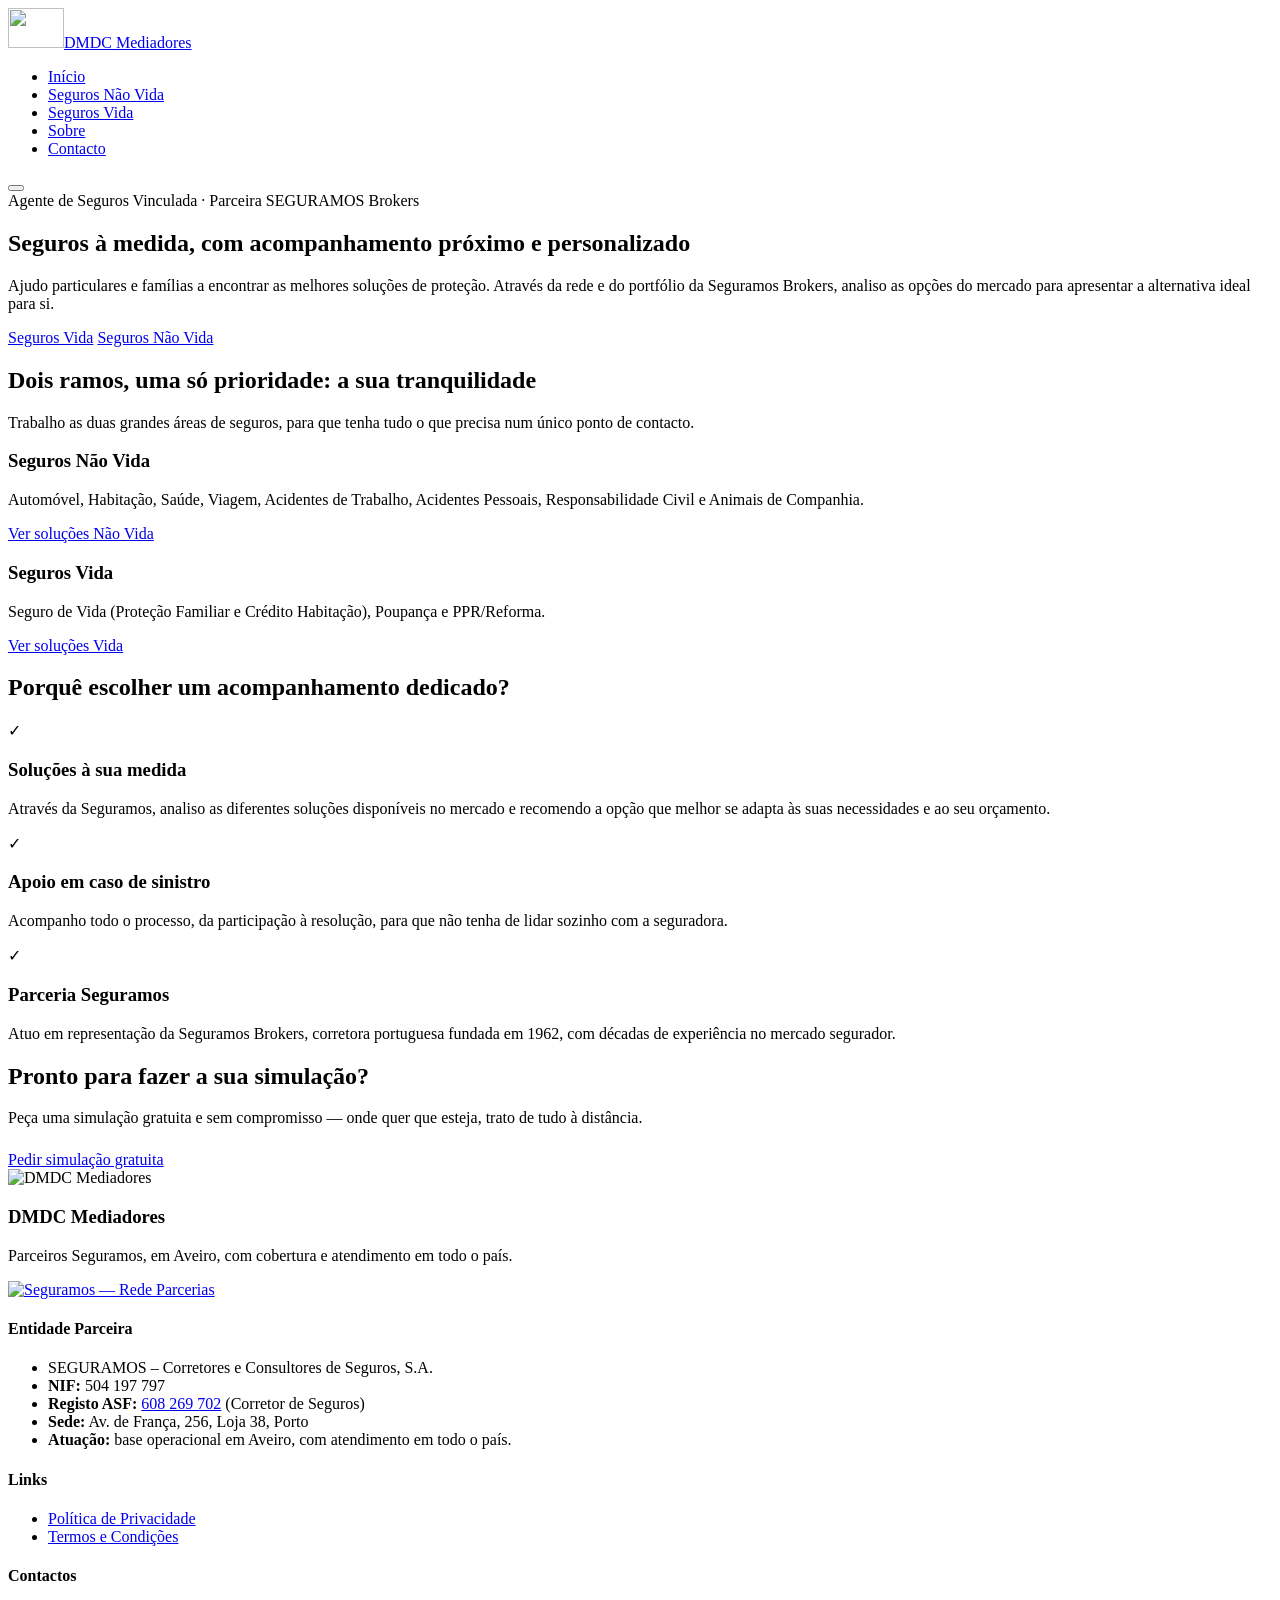
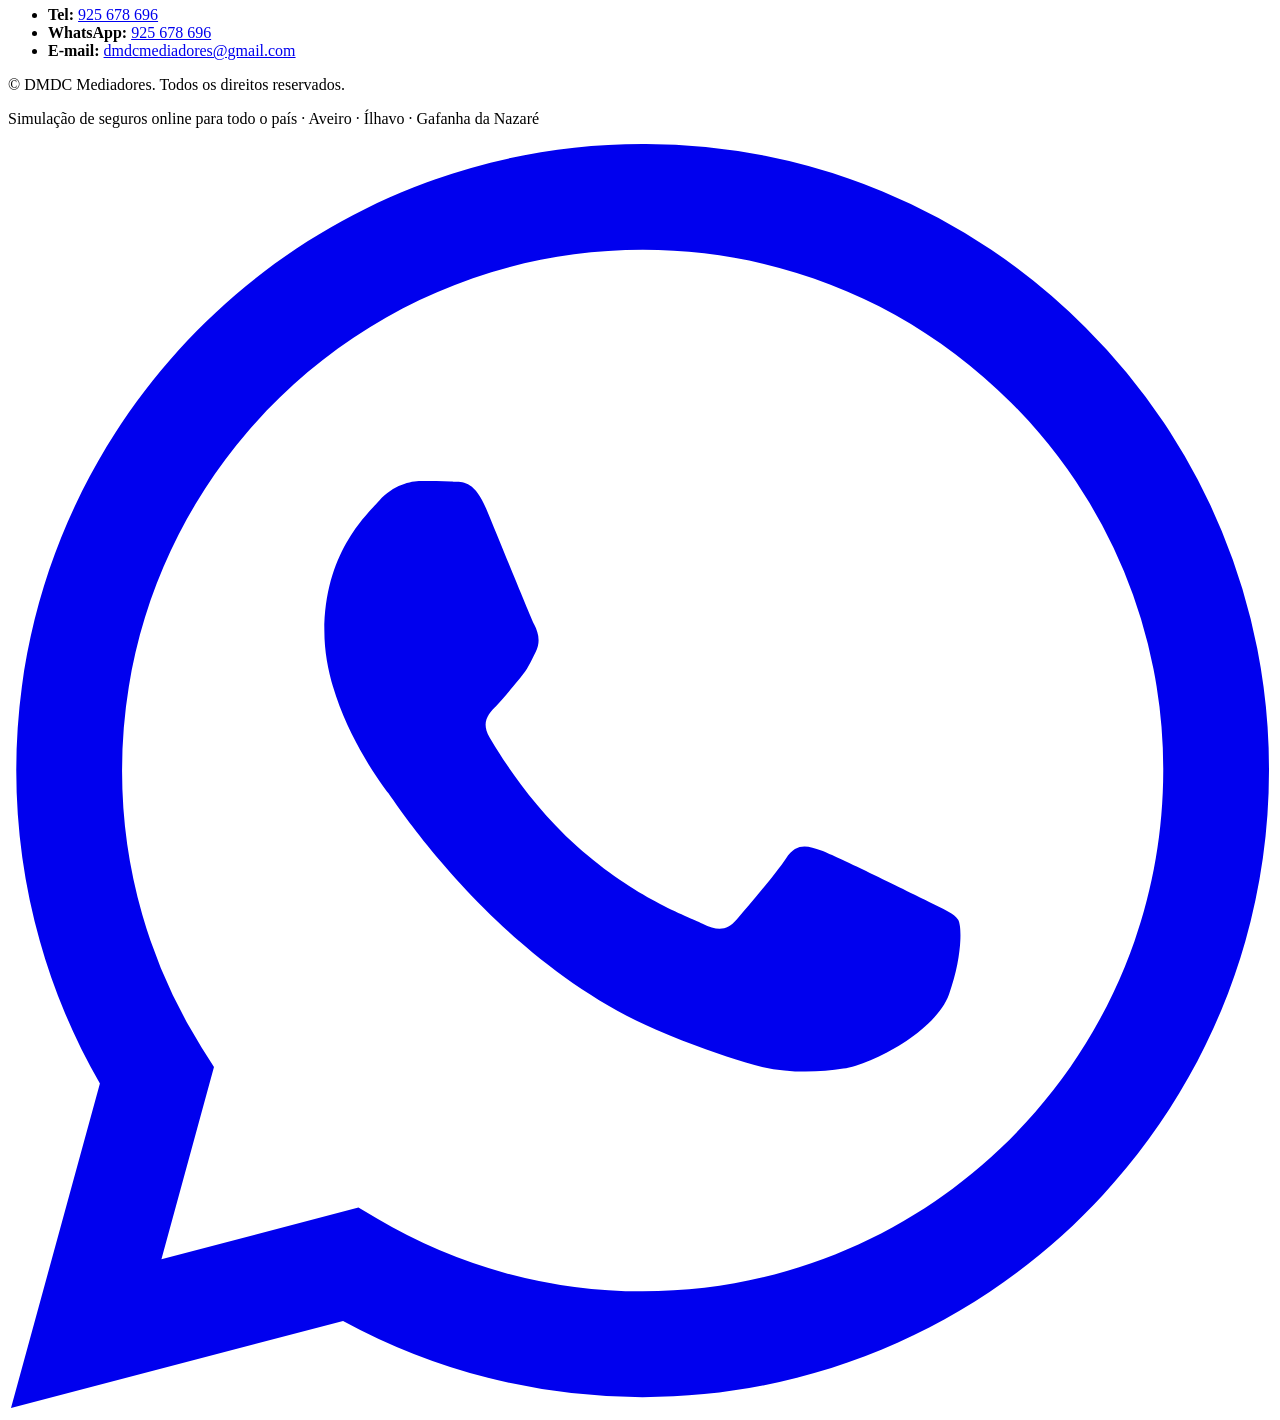
==== index.html @ a178ac2d "Remover seguradoras da página inicial e rever rodapé - Comentar a secção de logótipos de seguradoras" ====
<!DOCTYPE html>
<html lang="pt-PT">
<head>
  <meta charset="UTF-8">
  <meta name="viewport" content="width=device-width, initial-scale=1.0">
  <title>Simulação de Seguros Online — DMDC Mediadores | Aveiro</title>
  <meta name="description" content="Peça a sua simulação de seguro automóvel, casa, saúde, vida ou crédito habitação. Agente em representação da Seguramos Brokers, com atendimento em todo o país a partir de Aveiro e Ílhavo.">
  <link rel="canonical" href="https://dmdcmediadores.pt/">
  <meta property="og:type" content="website">
  <meta property="og:locale" content="pt_PT">
  <meta property="og:site_name" content="DMDC Mediadores">
  <meta property="og:title" content="Simulação de Seguros Online — DMDC Mediadores | Aveiro">
  <meta property="og:description" content="Peça a sua simulação de seguro automóvel, casa, saúde, vida ou crédito habitação. Agente em representação da Seguramos Brokers, com atendimento em todo o país a partir de Aveiro e Ílhavo.">
  <meta property="og:image" content="https://dmdcmediadores.pt/assets/img/og-image.png">
  <meta property="og:image:width" content="1200">
  <meta property="og:image:height" content="630">
  <meta property="og:url" content="https://dmdcmediadores.pt/">
  <link rel="icon" href="favicon.ico" sizes="any">
  <link rel="icon" href="assets/img/favicon-32.png" type="image/png" sizes="32x32">
  <link rel="apple-touch-icon" href="assets/img/apple-touch-icon.png">
  <link rel="manifest" href="site.webmanifest">
  <meta name="theme-color" content="#083d52">
  <link rel="preconnect" href="https://fonts.googleapis.com">
  <link rel="preconnect" href="https://fonts.gstatic.com" crossorigin>
  <link rel="stylesheet" href="https://fonts.googleapis.com/css2?family=Inter:wght@400;500;600;700;800&display=swap" media="print" onload="this.media='all'">
  <noscript><link rel="stylesheet" href="https://fonts.googleapis.com/css2?family=Inter:wght@400;500;600;700;800&display=swap"></noscript>
  <link rel="stylesheet" href="assets/css/style.css">
  <script type="application/ld+json">
{
  "@context": "https://schema.org",
  "@type": "InsuranceAgency",
  "name": "DMDC Mediadores",
  "alternateName": "Daniela Marques — Agente de Seguros",
  "description": "Peça a sua simulação de seguro automóvel, casa, saúde, vida ou crédito habitação. Agente em representação da Seguramos Brokers, com atendimento em todo o país a partir de Aveiro e Ílhavo.",
  "url": "https://dmdcmediadores.pt/",
  "logo": "https://dmdcmediadores.pt/assets/img/logo-dmdc.png",
  "image": "https://dmdcmediadores.pt/assets/img/og-image.png",
  "telephone": "+351925678696",
  "email": "dmdcmediadores@gmail.com",
  "address": {
    "@type": "PostalAddress",
    "addressLocality": "Aveiro",
    "addressRegion": "Aveiro",
    "addressCountry": "PT"
  },
  "areaServed": [
    {
      "@type": "Country",
      "name": "Portugal"
    },
    {
      "@type": "City",
      "name": "Aveiro"
    },
    {
      "@type": "City",
      "name": "Ílhavo"
    },
    {
      "@type": "Place",
      "name": "Gafanha da Nazaré"
    }
  ],
  "parentOrganization": {
    "@type": "Organization",
    "name": "SEGURAMOS – Corretores e Consultores de Seguros, S.A.",
    "url": "https://www.seguramos.pt",
    "taxID": "504197797"
  },
  "knowsAbout": [
    "Seguro Automóvel",
    "Seguro Habitação",
    "Seguro de Saúde",
    "Seguro de Viagem",
    "Seguro de Acidentes de Trabalho",
    "Seguro de Acidentes Pessoais",
    "Seguro de Responsabilidade Civil",
    "Seguro para Animais de Companhia",
    "Seguro de Vida",
    "Seguro de Vida Crédito Habitação",
    "PPR"
  ]
}
  </script>
</head>
<body>

  <header class="site-header">
    <div class="container header-inner">
      <a href="index.html" class="logo"><img src="assets/img/logo-dd.png" alt="" class="logo-mark" width="56" height="40"><span class="logo-text">DMDC <span>Mediadores</span></span></a>
      <nav class="main-nav" id="main-nav">
        <ul>
          <li><a href="index.html">Início</a></li>
          <li><a href="seguros-nao-vida.html">Seguros Não Vida</a></li>
          <li><a href="seguros-vida.html">Seguros Vida</a></li>
          <li><a href="sobre.html">Sobre</a></li>
          <li><a href="contacto.html" class="btn btn-primary">Contacto</a></li>
        </ul>
      </nav>
      <button class="nav-toggle" id="nav-toggle" aria-label="Abrir menu" aria-expanded="false">
        <span></span><span></span><span></span>
      </button>
    </div>
  </header>

  <main>

  <section class="hero">
    <div class="container">
      <span class="hero-eyebrow">Agente de Seguros Vinculada · Parceira SEGURAMOS Brokers</span>
      <h1>Seguros à medida, com acompanhamento próximo e personalizado</h1>
      <p class="lead">Ajudo particulares e famílias a encontrar as melhores soluções de proteção. Através da rede e do portfólio da Seguramos Brokers, analiso as opções do mercado para apresentar a alternativa ideal para si.</p>
      <div class="btn-row">
        <a href="seguros-vida.html" class="btn btn-accent">Seguros Vida</a>
        <a href="seguros-nao-vida.html" class="btn btn-outline">Seguros Não Vida</a>
      </div>
    </div>
  </section>

  <section class="section">
    <div class="container">
      <div class="section-header">
        <h2>Dois ramos, uma só prioridade: a sua tranquilidade</h2>
        <p>Trabalho as duas grandes áreas de seguros, para que tenha tudo o que precisa num único ponto de contacto.</p>
      </div>
      <div class="grid grid-2">
        <div class="branch-card nao-vida">
          <h3>Seguros Não Vida</h3>
          <p>Automóvel, Habitação, Saúde, Viagem, Acidentes de Trabalho, Acidentes Pessoais, Responsabilidade Civil e Animais de Companhia.</p>
          <a href="seguros-nao-vida.html" class="btn btn-outline">Ver soluções Não Vida</a>
        </div>
        <div class="branch-card vida">
          <h3>Seguros Vida</h3>
          <p>Seguro de Vida (Proteção Familiar e Crédito Habitação), Poupança e PPR/Reforma.</p>
          <a href="seguros-vida.html" class="btn btn-outline">Ver soluções Vida</a>
        </div>
      </div>
    </div>
  </section>

  <section class="section section-alt">
    <div class="container">
      <div class="section-header">
        <h2>Porquê escolher um acompanhamento dedicado?</h2>
      </div>
      <div class="grid grid-3">
        <div class="card">
          <div class="card-icon">✓</div>
          <h3>Soluções à sua medida</h3>
          <p>Através da Seguramos, analiso as diferentes soluções disponíveis no mercado e recomendo a opção que melhor se adapta às suas necessidades e ao seu orçamento.</p>
        </div>
        <div class="card">
          <div class="card-icon">✓</div>
          <h3>Apoio em caso de sinistro</h3>
          <p>Acompanho todo o processo, da participação à resolução, para que não tenha de lidar sozinho com a seguradora.</p>
        </div>
        <div class="card">
          <div class="card-icon">✓</div>
          <h3>Parceria Seguramos</h3>
          <p>Atuo em representação da Seguramos Brokers, corretora portuguesa fundada em 1962, com décadas de experiência no mercado segurador.</p>
        </div>
      </div>
    </div>
  </section>

  <!-- Secção de seguradoras desativada a pedido da Seguramos (sem logótipos nem nomes de seguradoras).
  <section class="section">
    <div class="container">
      <div class="section-header">
        <h2>Mais de 40 seguradoras parceiras</h2>
        <p>Através da Seguramos Brokers, tenho acesso às principais seguradoras do mercado — para comparar e encontrar a solução certa para si.</p>
      </div>
      <ul class="insurer-grid">
        <li><img src="assets/img/seguradoras/fidelidade.png" alt="Fidelidade" loading="lazy" width="229" height="46"></li>
        <li><img src="assets/img/seguradoras/tranquilidade.png" alt="Generali Tranquilidade" loading="lazy" width="203" height="168"></li>
        <li><img src="assets/img/seguradoras/allianz.png" alt="Allianz" loading="lazy" width="164" height="42"></li>
        <li><img src="assets/img/seguradoras/ageas.png" alt="Ageas" loading="lazy" width="105" height="107"></li>
        <li><img src="assets/img/seguradoras/zurich.png" alt="Zurich" loading="lazy" width="222" height="72"></li>
        <li><img src="assets/img/seguradoras/lusitania.png" alt="Lusitania" loading="lazy" width="200" height="29"></li>
        <li><img src="assets/img/seguradoras/mapfre.png" alt="Mapfre" loading="lazy" width="150" height="41"></li>
        <li><img src="assets/img/seguradoras/medis.png" alt="Médis" loading="lazy" width="116" height="113"></li>
        <li><img src="assets/img/seguradoras/ocidental.png" alt="Ocidental" loading="lazy" width="193" height="44"></li>
        <li><img src="assets/img/seguradoras/caravela.jpg" alt="Caravela Seguros" loading="lazy" width="130" height="75"></li>
        <li><img src="assets/img/seguradoras/europ-assistance.png" alt="Europ Assistance" loading="lazy" width="125" height="106"></li>
        <li><img src="assets/img/seguradoras/una.jpg" alt="Una Seguros" loading="lazy" width="170" height="75"></li>
      </ul>
      <p class="insurer-more">E muitas outras, num total de mais de 40 seguradoras.</p>
    </div>
  </section>
  -->

  <section class="section">
    <div class="container">
      <div class="section-header" style="margin-bottom: 24px;">
        <h2>Pronto para fazer a sua simulação?</h2>
        <p>Peça uma simulação gratuita e sem compromisso — onde quer que esteja, trato de tudo à distância.</p>
      </div>
      <a href="contacto.html" class="btn btn-primary">Pedir simulação gratuita</a>
    </div>
  </section>

  </main>

  <footer class="site-footer">
    <div class="container footer-inner">
      <div class="footer-col">
        <img src="assets/img/logo-dd-white.png" alt="DMDC Mediadores" class="footer-logo" width="64" height="46">
        <h3>DMDC Mediadores</h3>
        <p>Parceiros Seguramos, em Aveiro, com cobertura e atendimento em todo o país.</p>
        <a href="https://www.seguramos.pt" target="_blank" rel="noopener" class="footer-partner-logo-wrap">
          <img src="assets/img/seguramos-logo.png" alt="Seguramos — Rede Parcerias" class="footer-partner-logo" width="660" height="168">
        </a>
      </div>
      <div class="footer-col">
        <h4>Entidade Parceira</h4>
        <ul>
          <li>SEGURAMOS – Corretores e Consultores de Seguros, S.A.</li>
          <li><strong>NIF:</strong> 504 197 797</li>
          <li><strong>Registo ASF:</strong> <a href="https://www.asf.com.pt/web/site-asf/mediador?MediadorId=195218" target="_blank" rel="noopener">608 269 702</a> (Corretor de Seguros)</li>
          <li><strong>Sede:</strong> Av. de França, 256, Loja 38, Porto</li>
          <li><strong>Atuação:</strong> base operacional em Aveiro, com atendimento em todo o país.</li>
        </ul>
      </div>
      <div class="footer-col">
        <h4>Links</h4>
        <ul>
          <li><a href="privacidade.html">Política de Privacidade</a></li>
          <li><a href="termos.html">Termos e Condições</a></li>
        </ul>
      </div>
      <div class="footer-col">
        <h4>Contactos</h4>
        <ul>
          <li><strong>Tel:</strong> <a href="tel:+351925678696">925 678 696</a></li>
          <li><strong>WhatsApp:</strong> <a href="https://wa.me/351925678696" target="_blank" rel="noopener">925 678 696</a></li>
          <li><strong>E-mail:</strong> <a href="mailto:dmdcmediadores@gmail.com">dmdcmediadores@gmail.com</a></li>
        </ul>
      </div>
    </div>
    <div class="footer-bottom container">
      <p>&copy; <span id="year"></span> DMDC Mediadores. Todos os direitos reservados.</p>
      <p class="footer-areas">Simulação de seguros online para todo o país · Aveiro · Ílhavo · Gafanha da Nazaré</p>
    </div>
  </footer>

  <a href="https://wa.me/351925678696?text=Ol%C3%A1%20Daniela%2C%20gostaria%20de%20pedir%20uma%20simula%C3%A7%C3%A3o%20de%20seguro." class="whatsapp-float" target="_blank" rel="noopener" aria-label="Falar no WhatsApp">
    <svg viewBox="0 0 24 24" aria-hidden="true"><path fill="currentColor" d="M17.472 14.382c-.297-.149-1.758-.867-2.03-.967-.273-.099-.471-.148-.67.15-.197.297-.767.966-.94 1.164-.173.199-.347.223-.644.075-.297-.15-1.255-.463-2.39-1.475-.883-.788-1.48-1.761-1.653-2.059-.173-.297-.018-.458.13-.606.134-.133.298-.347.446-.52.149-.174.198-.298.298-.497.099-.198.05-.371-.025-.52-.075-.149-.669-1.612-.916-2.207-.242-.579-.487-.5-.669-.51-.173-.008-.371-.01-.57-.01-.198 0-.52.074-.792.372-.272.297-1.04 1.016-1.04 2.479 0 1.462 1.065 2.875 1.213 3.074.149.198 2.096 3.2 5.077 4.487.709.306 1.262.489 1.694.625.712.227 1.36.195 1.871.118.571-.085 1.758-.719 2.006-1.413.248-.694.248-1.289.173-1.413-.074-.124-.272-.198-.57-.347m-5.421 7.403h-.004a9.87 9.87 0 01-5.031-1.378l-.361-.214-3.741.982.998-3.648-.235-.374a9.86 9.86 0 01-1.51-5.26c.001-5.45 4.436-9.884 9.888-9.884 2.64 0 5.122 1.03 6.988 2.898a9.825 9.825 0 012.893 6.994c-.003 5.45-4.437 9.884-9.885 9.884m8.413-18.297A11.815 11.815 0 0012.05 0C5.495 0 .16 5.335.157 11.892c0 2.096.547 4.142 1.588 5.945L.057 24l6.305-1.654a11.882 11.882 0 005.683 1.448h.005c6.554 0 11.89-5.335 11.893-11.893a11.821 11.821 0 00-3.48-8.413Z"/></svg>
  </a>

  <script src="assets/js/main.js"></script>
</body>
</html>
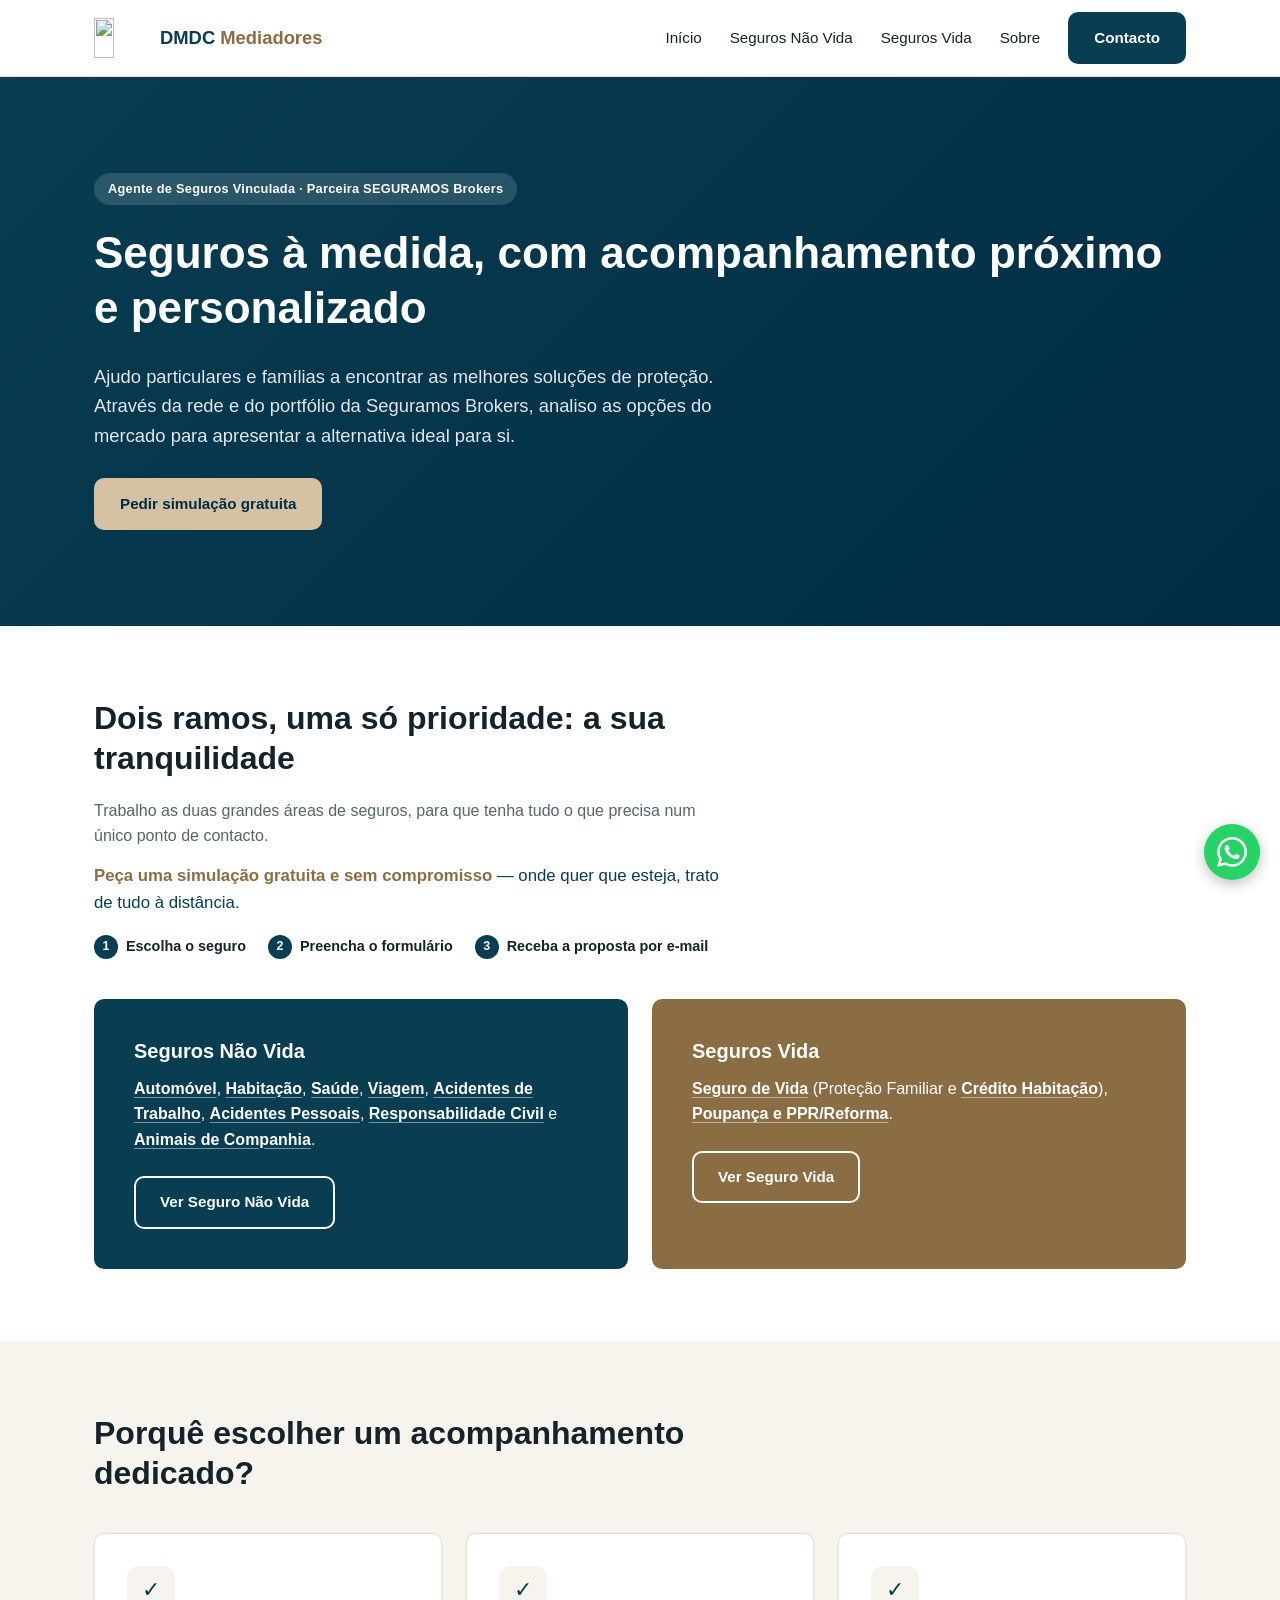
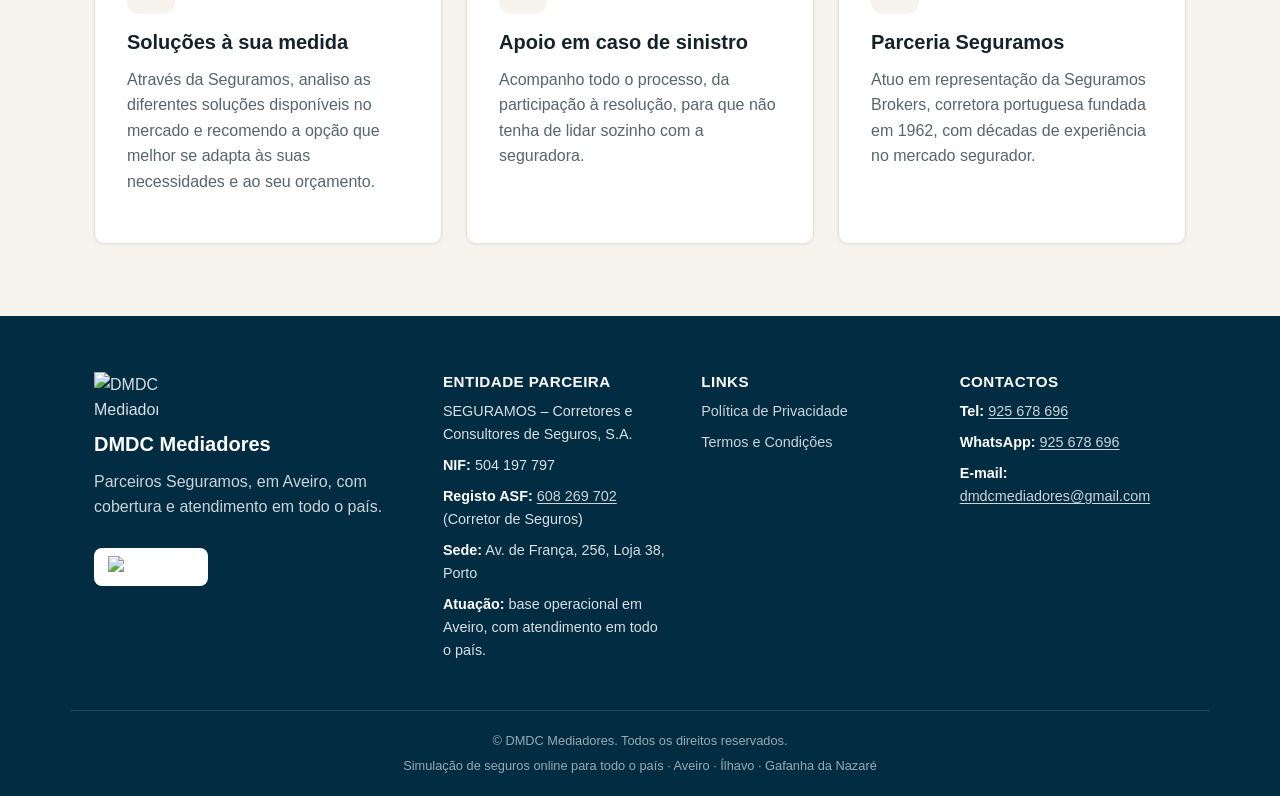
==== commit 6492070f: "Página inicial: caminho mais direto para a simulação - Botão único "Pedir simulação gratuita" no top" ====
--- a/index.html
+++ b/index.html
@@ -30,7 +30,7 @@
   "@context": "https://schema.org",
   "@type": "InsuranceAgency",
   "name": "DMDC Mediadores",
-  "alternateName": "Daniela Marques — Agente de Seguros",
+  "alternateName": "Daniela Lopes — Agente de Seguros",
   "description": "Peça a sua simulação de seguro automóvel, casa, saúde, vida ou crédito habitação. Agente em representação da Seguramos Brokers, com atendimento em todo o país a partir de Aveiro e Ílhavo.",
   "url": "https://dmdcmediadores.pt/",
   "logo": "https://dmdcmediadores.pt/assets/img/logo-dmdc.png",
@@ -111,28 +111,33 @@
       <h1>Seguros à medida, com acompanhamento próximo e personalizado</h1>
       <p class="lead">Ajudo particulares e famílias a encontrar as melhores soluções de proteção. Através da rede e do portfólio da Seguramos Brokers, analiso as opções do mercado para apresentar a alternativa ideal para si.</p>
       <div class="btn-row">
-        <a href="seguros-vida.html" class="btn btn-accent">Seguros Vida</a>
-        <a href="seguros-nao-vida.html" class="btn btn-outline">Seguros Não Vida</a>
-      </div>
-    </div>
-  </section>
-
-  <section class="section">
+        <a href="#ramos" class="btn btn-accent">Pedir simulação gratuita</a>
+      </div>
+    </div>
+  </section>
+
+  <section class="section" id="ramos">
     <div class="container">
       <div class="section-header">
         <h2>Dois ramos, uma só prioridade: a sua tranquilidade</h2>
         <p>Trabalho as duas grandes áreas de seguros, para que tenha tudo o que precisa num único ponto de contacto.</p>
+        <p class="section-destaque"><strong>Peça uma simulação gratuita e sem compromisso</strong> — onde quer que esteja, trato de tudo à distância.</p>
+        <ol class="passos">
+          <li>Escolha o seguro</li>
+          <li>Preencha o formulário</li>
+          <li>Receba a proposta por e-mail</li>
+        </ol>
       </div>
       <div class="grid grid-2">
         <div class="branch-card nao-vida">
           <h3>Seguros Não Vida</h3>
-          <p>Automóvel, Habitação, Saúde, Viagem, Acidentes de Trabalho, Acidentes Pessoais, Responsabilidade Civil e Animais de Companhia.</p>
-          <a href="seguros-nao-vida.html" class="btn btn-outline">Ver soluções Não Vida</a>
+          <p class="branch-links"><a href="seguros-nao-vida.html#simular-automovel">Automóvel</a>, <a href="seguros-nao-vida.html#simular-habitacao">Habitação</a>, <a href="seguros-nao-vida.html#simular-saude">Saúde</a>, <a href="seguros-nao-vida.html#simular-viagem">Viagem</a>, <a href="seguros-nao-vida.html#simular-acidentes-trabalho">Acidentes de Trabalho</a>, <a href="seguros-nao-vida.html#simular-acidentes-pessoais">Acidentes Pessoais</a>, <a href="seguros-nao-vida.html#simular-responsabilidade-civil">Responsabilidade Civil</a> e <a href="seguros-nao-vida.html#simular-animais">Animais de Companhia</a>.</p>
+          <a href="seguros-nao-vida.html" class="btn btn-outline">Ver Seguro Não Vida</a>
         </div>
         <div class="branch-card vida">
           <h3>Seguros Vida</h3>
-          <p>Seguro de Vida (Proteção Familiar e Crédito Habitação), Poupança e PPR/Reforma.</p>
-          <a href="seguros-vida.html" class="btn btn-outline">Ver soluções Vida</a>
+          <p class="branch-links"><a href="seguros-vida.html#simular-seguro-de-vida">Seguro de Vida</a> (Proteção Familiar e <a href="seguros-vida.html#simular-credito-habitacao">Crédito Habitação</a>), <a href="seguros-vida.html#simular-poupanca-reforma">Poupança e PPR/Reforma</a>.</p>
+          <a href="seguros-vida.html" class="btn btn-outline">Ver Seguro Vida</a>
         </div>
       </div>
     </div>
@@ -189,16 +194,6 @@
   </section>
   -->
 
-  <section class="section">
-    <div class="container">
-      <div class="section-header" style="margin-bottom: 24px;">
-        <h2>Pronto para fazer a sua simulação?</h2>
-        <p>Peça uma simulação gratuita e sem compromisso — onde quer que esteja, trato de tudo à distância.</p>
-      </div>
-      <a href="contacto.html" class="btn btn-primary">Pedir simulação gratuita</a>
-    </div>
-  </section>
-
   </main>
 
   <footer class="site-footer">
--- a/assets/css/style.css
+++ b/assets/css/style.css
@@ -0,0 +1,674 @@
+/* DMDC Mediadores — folha de estilos principal */
+
+:root {
+  --color-primary: #083d52;
+  --color-primary-dark: #012c42;
+  --color-accent: #d5c2a4;
+  --color-accent-dark: #8a6d43;
+  --color-white: #ffffff;
+  --color-bg: #ffffff;
+  --color-bg-alt: #f7f4ee;
+  --color-text: #14232b;
+  --color-text-muted: #56656c;
+  --color-border: #e6e0d6;
+  --font-family: 'Inter', 'Inter Fallback', -apple-system, BlinkMacSystemFont, 'Segoe UI', Roboto, Helvetica, Arial, sans-serif;
+  --radius: 10px;
+  --shadow-sm: 0 1px 3px rgba(6, 40, 55, 0.08);
+  --shadow-md: 0 8px 24px rgba(6, 40, 55, 0.10);
+  --container-width: 1140px;
+}
+
+/* Fonte de recurso com as métricas da Inter: o texto não muda de tamanho quando a Inter acaba de carregar. */
+@font-face {
+  font-family: 'Inter Fallback';
+  src: local('Arial');
+  ascent-override: 90.2%;
+  descent-override: 22.48%;
+  line-gap-override: 0%;
+  size-adjust: 107.4%;
+}
+
+* { box-sizing: border-box; }
+
+html { scroll-behavior: smooth; }
+
+body {
+  margin: 0;
+  font-family: var(--font-family);
+  color: var(--color-text);
+  background: var(--color-bg);
+  line-height: 1.6;
+  -webkit-font-smoothing: antialiased;
+}
+
+img { max-width: 100%; display: block; }
+
+a { color: var(--color-primary); text-decoration: none; }
+a:hover { color: var(--color-accent-dark); }
+
+h1, h2, h3, h4 { line-height: 1.25; margin: 0 0 0.6em; font-weight: 700; }
+h1 { font-size: clamp(2rem, 4vw, 2.75rem); }
+h2 { font-size: clamp(1.5rem, 3vw, 2rem); }
+h3 { font-size: 1.25rem; }
+p { margin: 0 0 1em; color: var(--color-text-muted); }
+
+.container {
+  max-width: var(--container-width);
+  margin: 0 auto;
+  padding: 0 24px;
+}
+
+.section { padding: 72px 0; }
+.section-alt { background: var(--color-bg-alt); }
+.section-header { max-width: 640px; margin-bottom: 40px; }
+.section-header p { margin-bottom: 0; }
+.section-header p + p { margin-top: 8px; }
+.section-header .section-destaque { margin-top: 14px; color: var(--color-primary); font-size: 1.05rem; }
+.section-destaque strong { color: var(--color-accent-dark); font-weight: 700; }
+#ramos { scroll-margin-top: 80px; }
+
+/* Como funciona: 1 → 2 → 3 */
+.passos {
+  list-style: none;
+  counter-reset: passo;
+  display: flex;
+  flex-wrap: wrap;
+  gap: 8px 22px;
+  padding: 0;
+  margin: 18px 0 0;
+  font-size: 0.9rem;
+  font-weight: 600;
+  color: var(--color-text);
+}
+.passos li { counter-increment: passo; display: flex; align-items: center; gap: 8px; }
+.passos li::before {
+  content: counter(passo);
+  width: 24px;
+  height: 24px;
+  border-radius: 50%;
+  background: var(--color-primary);
+  color: var(--color-white);
+  font-size: 0.78rem;
+  display: inline-flex;
+  align-items: center;
+  justify-content: center;
+}
+
+/* Header / Nav */
+.site-header {
+  position: sticky;
+  top: 0;
+  z-index: 100;
+  background: var(--color-white);
+  border-bottom: 1px solid var(--color-border);
+}
+
+.header-inner {
+  display: flex;
+  align-items: center;
+  justify-content: space-between;
+  min-height: 76px;
+}
+
+.logo {
+  display: inline-flex;
+  align-items: center;
+  gap: 10px;
+  font-weight: 800;
+  font-size: 1.15rem;
+  color: var(--color-primary);
+  white-space: nowrap;
+}
+.logo-mark { height: 40px; width: auto; display: block; }
+.logo-text span { color: var(--color-accent-dark); }
+
+.main-nav ul {
+  list-style: none;
+  display: flex;
+  align-items: center;
+  gap: 28px;
+  margin: 0;
+  padding: 0;
+}
+
+.main-nav a:not(.btn) {
+  color: var(--color-text);
+  font-weight: 500;
+  font-size: 0.95rem;
+}
+.main-nav a:not(.btn):hover { color: var(--color-primary); }
+
+.nav-toggle {
+  display: none;
+  flex-direction: column;
+  justify-content: center;
+  gap: 5px;
+  width: 40px;
+  height: 40px;
+  background: none;
+  border: none;
+  cursor: pointer;
+}
+.nav-toggle span {
+  display: block;
+  height: 2px;
+  width: 100%;
+  background: var(--color-primary);
+  border-radius: 2px;
+}
+
+/* Buttons */
+.btn {
+  display: inline-block;
+  padding: 12px 24px;
+  border-radius: var(--radius);
+  font-weight: 600;
+  font-size: 0.95rem;
+  border: 2px solid transparent;
+  cursor: pointer;
+  transition: transform 0.15s ease, box-shadow 0.15s ease, background 0.15s ease;
+}
+.btn-primary {
+  background: var(--color-primary);
+  color: var(--color-white);
+}
+.btn-primary:hover { background: var(--color-primary-dark); color: var(--color-white); }
+.btn-accent {
+  background: var(--color-accent);
+  color: var(--color-primary-dark);
+}
+.btn-accent:hover { background: var(--color-accent-dark); color: var(--color-white); }
+.btn-outline {
+  background: transparent;
+  border-color: var(--color-white);
+  color: var(--color-white);
+}
+.btn-outline:hover { background: var(--color-white); color: var(--color-primary); }
+.btn-block { width: 100%; text-align: center; }
+.btn-row { display: flex; flex-wrap: wrap; gap: 16px; margin-top: 28px; }
+
+/* Hero */
+.hero {
+  background: linear-gradient(135deg, var(--color-primary) 0%, var(--color-primary-dark) 100%);
+  color: var(--color-white);
+  padding: 96px 0;
+}
+.hero h1 { color: var(--color-white); }
+.hero p.lead {
+  color: rgba(255,255,255,0.88);
+  font-size: 1.15rem;
+  max-width: 620px;
+}
+.hero-eyebrow {
+  display: inline-block;
+  background: rgba(255,255,255,0.14);
+  color: var(--color-white);
+  padding: 6px 14px;
+  border-radius: 999px;
+  font-size: 0.8rem;
+  font-weight: 600;
+  letter-spacing: 0.02em;
+  margin-bottom: 20px;
+}
+
+.page-hero {
+  background: var(--color-bg-alt);
+  padding: 56px 0;
+  border-bottom: 1px solid var(--color-border);
+}
+.page-hero h1 { color: var(--color-primary); margin-bottom: 8px; }
+
+/* Cards / Grid */
+.grid {
+  display: grid;
+  gap: 24px;
+}
+.grid-2 { grid-template-columns: repeat(2, 1fr); }
+.grid-3 { grid-template-columns: repeat(3, 1fr); }
+.grid-4 { grid-template-columns: repeat(4, 1fr); }
+
+.card {
+  background: var(--color-white);
+  border: 1px solid var(--color-border);
+  border-radius: var(--radius);
+  padding: 32px;
+  box-shadow: var(--shadow-sm);
+  transition: box-shadow 0.15s ease, transform 0.15s ease;
+}
+.card:hover { box-shadow: var(--shadow-md); transform: translateY(-2px); }
+
+.card-icon {
+  width: 48px;
+  height: 48px;
+  border-radius: 12px;
+  background: var(--color-bg-alt);
+  display: flex;
+  align-items: center;
+  justify-content: center;
+  margin-bottom: 16px;
+  color: var(--color-primary);
+  font-size: 1.4rem;
+}
+
+.branch-card {
+  border-radius: var(--radius);
+  padding: 40px;
+  color: var(--color-white);
+}
+.branch-card.nao-vida { background: var(--color-primary); }
+.branch-card.vida { background: var(--color-accent-dark); }
+.branch-card h3, .branch-card p { color: var(--color-white); }
+/* Cada seguro leva diretamente ao seu formulário de simulação */
+.branch-links a { color: var(--color-white); font-weight: 600; text-decoration: underline; text-decoration-color: rgba(255,255,255,0.45); text-underline-offset: 3px; }
+.branch-links a:hover { color: var(--color-white); text-decoration-color: var(--color-white); }
+.branch-card a.btn { margin-top: 8px; }
+
+/* Sub-secções (ramos) */
+.subsection {
+  border-top: 1px solid var(--color-border);
+  padding: 48px 0;
+  scroll-margin-top: 96px;
+}
+.subsection:first-of-type { border-top: none; }
+.subsection-inner {
+  display: grid;
+  grid-template-columns: 1fr 1fr;
+  gap: 40px;
+  align-items: start;
+}
+.subsection h2 { color: var(--color-primary); }
+.anchor-nav {
+  display: flex;
+  flex-wrap: wrap;
+  gap: 10px;
+  margin: 24px 0 0;
+}
+.anchor-nav a {
+  background: var(--color-bg-alt);
+  border: 1px solid var(--color-border);
+  padding: 8px 16px;
+  border-radius: 999px;
+  font-size: 0.9rem;
+  font-weight: 500;
+  color: var(--color-text);
+}
+.anchor-nav a:hover { background: var(--color-primary); color: var(--color-white); border-color: var(--color-primary); }
+
+/* Sobre */
+.about-grid {
+  display: grid;
+  grid-template-columns: 280px 1fr;
+  gap: 48px;
+  align-items: start;
+}
+.about-photo {
+  width: 100%;
+  aspect-ratio: 1;
+  border-radius: var(--radius);
+  background: var(--color-bg-alt);
+  display: flex;
+  align-items: center;
+  justify-content: center;
+  color: var(--color-text-muted);
+  font-size: 0.9rem;
+  text-align: center;
+  padding: 16px;
+  border: 1px dashed var(--color-border);
+}
+.stat-row { display: flex; gap: 32px; margin: 24px 0; flex-wrap: wrap; }
+.stat-row .stat strong { display: block; font-size: 1.8rem; color: var(--color-primary); }
+.stat-row .stat span { font-size: 0.85rem; color: var(--color-text-muted); }
+
+/* Contacto */
+.contact-grid {
+  display: grid;
+  grid-template-columns: 1.1fr 0.9fr;
+  gap: 48px;
+  align-items: start;
+}
+.form-group { margin-bottom: 18px; }
+label { display: block; font-weight: 600; font-size: 0.9rem; margin-bottom: 6px; }
+input[type="text"], input[type="email"], input[type="tel"], input[type="number"], input[type="date"], select, textarea {
+  width: 100%;
+  padding: 12px 14px;
+  border: 1px solid var(--color-border);
+  border-radius: 8px;
+  font-family: inherit;
+  font-size: 0.95rem;
+  color: var(--color-text);
+  background: var(--color-white);
+}
+input:focus, select:focus, textarea:focus {
+  outline: none;
+  border-color: var(--color-primary);
+  box-shadow: 0 0 0 3px rgba(8, 61, 82, 0.15);
+}
+textarea { resize: vertical; min-height: 120px; }
+.checkbox-row {
+  display: flex;
+  align-items: flex-start;
+  gap: 10px;
+}
+.checkbox-row input { width: auto; margin-top: 4px; }
+.checkbox-row { flex-wrap: wrap; }
+.checkbox-row label { flex: 1; }
+.checkbox-row .campo-erro { flex-basis: 100%; margin-top: 0; }
+
+/* Erros de validação por baixo de cada campo */
+.campo-erro { color: #b3261e; font-size: 0.82rem; font-weight: 500; margin: 6px 0 0; }
+.tem-erro input:not([type="checkbox"]):not([type="radio"]),
+.tem-erro select,
+.tem-erro textarea { border-color: #b3261e; }
+.tem-erro input:focus, .tem-erro select:focus, .tem-erro textarea:focus { box-shadow: 0 0 0 3px rgba(179, 38, 30, 0.15); }
+.checkbox-row label { font-weight: 400; font-size: 0.85rem; color: var(--color-text-muted); }
+
+.form-status {
+  margin-top: 16px;
+  padding: 12px 16px;
+  border-radius: 8px;
+  font-size: 0.9rem;
+  display: none;
+}
+.form-status.success { display: block; background: #e5f7ee; color: #1e7a4d; }
+.form-status.error { display: block; background: #fdecec; color: #b3261e; }
+
+/* Formulário a enviar: campos esbatidos e indicador a rodar no botão */
+form.is-loading input,
+form.is-loading select,
+form.is-loading textarea,
+form.is-loading label { opacity: 0.55; }
+form.is-loading button[type="submit"] { cursor: progress; opacity: 0.9; }
+form.is-loading button[type="submit"]::before {
+  content: '';
+  display: inline-block;
+  width: 14px;
+  height: 14px;
+  margin-right: 10px;
+  vertical-align: -2px;
+  border: 2px solid currentColor;
+  border-right-color: transparent;
+  border-radius: 50%;
+  animation: rodar 0.8s linear infinite;
+}
+@keyframes rodar { to { transform: rotate(360deg); } }
+
+/* Modal de pedido enviado */
+.modal {
+  width: min(420px, calc(100% - 32px));
+  padding: 32px 28px 28px;
+  border: none;
+  border-radius: 14px;
+  box-shadow: var(--shadow-md);
+  text-align: center;
+  color: var(--color-text);
+}
+.modal::backdrop { background: rgba(1, 44, 66, 0.55); }
+.modal h2 { font-size: 1.3rem; margin: 0 0 10px; }
+.modal-texto { color: var(--color-text-muted); margin: 0 0 24px; }
+.modal-icone {
+  width: 56px;
+  height: 56px;
+  margin: 0 auto 16px;
+  border-radius: 50%;
+  background: #e5f7ee;
+  color: #1e7a4d;
+  font-size: 1.6rem;
+  font-weight: 700;
+  line-height: 56px;
+}
+.modal .btn { min-width: 140px; }
+@media (prefers-reduced-motion: reduce) {
+  form.is-loading button[type="submit"]::before { animation-duration: 2.4s; }
+}
+
+.info-card { background: var(--color-bg-alt); border-radius: var(--radius); padding: 32px; }
+.info-card ul { list-style: none; padding: 0; margin: 0; }
+.info-card li { margin-bottom: 14px; font-size: 0.95rem; }
+.info-card li strong { display: block; color: var(--color-primary); font-size: 0.8rem; text-transform: uppercase; letter-spacing: 0.03em; margin-bottom: 2px; }
+
+/* Placeholder marker */
+.fill-me {
+  background: #fff3cd;
+  color: #7a5c00;
+  padding: 1px 6px;
+  border-radius: 4px;
+  font-size: 0.85em;
+  font-weight: 600;
+}
+
+/* Footer */
+.site-footer {
+  background: var(--color-primary-dark);
+  color: rgba(255,255,255,0.85);
+  padding: 56px 0 0;
+  margin-top: 80px;
+}
+/* Sem faixa branca quando a página acaba numa secção com fundo bege */
+main:has(> .section-alt:last-child) + .site-footer { margin-top: 0; }
+.footer-inner {
+  display: grid;
+  grid-template-columns: 1.4fr 1fr 1fr 1fr;
+  gap: 32px;
+  padding-bottom: 40px;
+}
+.footer-inner h3, .footer-inner h4 { color: var(--color-white); }
+.footer-inner h4 { font-size: 0.95rem; text-transform: uppercase; letter-spacing: 0.03em; }
+.footer-inner a { color: rgba(255,255,255,0.8); }
+.footer-inner a:hover { color: var(--color-white); }
+.footer-inner ul { list-style: none; padding: 0; margin: 0; font-size: 0.9rem; }
+.footer-inner li { margin-bottom: 8px; }
+.footer-inner li strong { color: var(--color-white); font-weight: 600; }
+.footer-inner li strong ~ a { text-decoration: underline; text-underline-offset: 2px; }
+.footer-inner p { color: rgba(255,255,255,0.8); }
+.footer-bottom {
+  border-top: 1px solid rgba(255,255,255,0.12);
+  padding: 20px 24px;
+  font-size: 0.8rem;
+  text-align: center;
+}
+.footer-bottom p { color: rgba(255,255,255,0.6); margin: 0; }
+.footer-bottom .footer-areas { font-size: 0.8rem; color: rgba(255,255,255,0.6); margin-top: 4px; }
+
+.footer-partner-logo-wrap {
+  display: inline-block;
+  background: var(--color-white);
+  padding: 8px 14px;
+  border-radius: 8px;
+  margin-top: 12px;
+}
+.footer-partner-logo { height: 22px; width: auto; display: block; }
+
+.partner-logo {
+  height: 56px;
+  width: auto;
+  margin: 12px 0 20px;
+}
+
+/* Fixed call button */
+.fixed-cta {
+  position: fixed;
+  bottom: 24px;
+  right: 24px;
+  z-index: 200;
+  box-shadow: var(--shadow-md);
+}
+
+/* Responsive */
+@media (max-width: 900px) {
+  .grid-2, .grid-3 { grid-template-columns: 1fr; }
+  .grid-4 { grid-template-columns: repeat(2, 1fr); }
+  .subsection-inner { grid-template-columns: 1fr; }
+  .about-grid { grid-template-columns: 1fr; }
+  .contact-grid { grid-template-columns: 1fr; }
+  .footer-inner { grid-template-columns: 1fr 1fr; }
+}
+
+@media (max-width: 720px) {
+  .main-nav {
+    position: absolute;
+    top: 76px;
+    left: 0;
+    right: 0;
+    background: var(--color-white);
+    border-bottom: 1px solid var(--color-border);
+    display: none;
+  }
+  .main-nav.open { display: block; }
+  .main-nav ul {
+    flex-direction: column;
+    align-items: stretch;
+    padding: 16px 24px 24px;
+    gap: 14px;
+  }
+  .nav-toggle { display: flex; }
+  .footer-inner { grid-template-columns: 1fr; }
+}
+
+/* Botão flutuante WhatsApp */
+.whatsapp-float {
+  position: fixed;
+  right: 20px;
+  bottom: 20px;
+  z-index: 1000;
+  width: 56px;
+  height: 56px;
+  border-radius: 50%;
+  background: #25d366;
+  color: #fff;
+  display: flex;
+  align-items: center;
+  justify-content: center;
+  box-shadow: 0 4px 14px rgba(0, 0, 0, 0.25);
+  transition: transform 0.15s ease, box-shadow 0.15s ease;
+}
+.whatsapp-float:hover { transform: scale(1.08); box-shadow: 0 6px 18px rgba(0, 0, 0, 0.3); color: #fff; }
+.whatsapp-float svg { width: 30px; height: 30px; }
+@media (max-width: 720px) {
+  .whatsapp-float { right: 16px; bottom: 16px; width: 52px; height: 52px; }
+}
+
+/* Logótipos DMDC Mediadores */
+.footer-logo { height: 46px; width: auto; display: block; margin-bottom: 14px; }
+.about-brand { display: block; width: 100%; max-width: 220px; height: auto; margin: 24px auto 0; }
+@media (max-width: 720px) {
+  .logo-mark { height: 32px; }
+}
+
+/* Formulários de simulação (por tipo de seguro) */
+.sim-panel {
+  margin-top: 32px;
+  background: var(--color-bg-alt);
+  border: 1px solid var(--color-border);
+  border-radius: var(--radius);
+  padding: 32px;
+  scroll-margin-top: 96px;
+}
+.sim-panel h3 { color: var(--color-primary); margin-bottom: 6px; }
+.sim-intro { font-size: 0.9rem; }
+.sim-nota {
+  font-size: 0.88rem;
+  background: var(--color-white);
+  border-left: 3px solid var(--color-accent-dark);
+  padding: 10px 14px;
+  border-radius: 6px;
+  color: var(--color-text);
+}
+.sim-section-title {
+  font-size: 0.78rem;
+  font-weight: 700;
+  text-transform: uppercase;
+  letter-spacing: 0.05em;
+  color: var(--color-accent-dark);
+  margin: 24px 0 12px;
+}
+.sim-grid { display: grid; grid-template-columns: repeat(2, minmax(0, 1fr)); column-gap: 20px; }
+.sim-grid .full { grid-column: 1 / -1; }
+.form-hint { display: block; color: var(--color-text-muted); margin-top: 4px; font-size: 0.82rem; }
+.choice-group { border: none; padding: 0; margin: 0 0 18px; min-width: 0; }
+.choice-group legend { font-weight: 600; font-size: 0.9rem; margin-bottom: 8px; padding: 0; }
+.choice {
+  display: inline-flex;
+  align-items: center;
+  gap: 8px;
+  font-weight: 400;
+  margin: 0 20px 8px 0;
+  cursor: pointer;
+}
+.choice input { width: auto; margin: 0; accent-color: var(--color-primary); }
+.choice-checkbox .choice { display: flex; margin-right: 0; }
+@media (max-width: 720px) {
+  .sim-panel { padding: 20px; }
+  .sim-grid { grid-template-columns: 1fr; }
+  .choice { display: flex; margin-right: 0; }
+}
+
+/* Lista de anexos */
+.anexo-lista { list-style: none; padding: 0; margin: 8px 0 0; font-size: 0.85rem; }
+.anexo-lista li {
+  display: flex;
+  align-items: center;
+  justify-content: space-between;
+  gap: 8px;
+  background: var(--color-white);
+  border: 1px solid var(--color-border);
+  border-radius: 6px;
+  padding: 6px 10px;
+  margin-bottom: 6px;
+  word-break: break-all;
+}
+.anexo-lista li.anexo-aviso { background: #fff3cd; border-color: #f0dc9a; color: #7a5c00; }
+.anexo-remover {
+  flex: none;
+  border: none;
+  background: none;
+  font-size: 1.2rem;
+  line-height: 1;
+  color: var(--color-text-muted);
+  cursor: pointer;
+  padding: 0 4px;
+}
+.anexo-remover:hover { color: #b3261e; }
+
+/* Seguradoras parceiras */
+.insurer-grid {
+  list-style: none;
+  margin: 0;
+  padding: 0;
+  display: grid;
+  grid-template-columns: repeat(6, minmax(0, 1fr));
+  gap: 16px;
+}
+.insurer-grid li {
+  background: var(--color-white);
+  border: 1px solid var(--color-border);
+  border-radius: var(--radius);
+  height: 96px;
+  display: flex;
+  align-items: center;
+  justify-content: center;
+  padding: 14px;
+}
+.insurer-grid img { max-height: 56px; max-width: 100%; width: auto; height: auto; object-fit: contain; }
+.insurer-more { margin: 20px 0 0; font-size: 0.9rem; }
+@media (max-width: 900px) { .insurer-grid { grid-template-columns: repeat(4, minmax(0, 1fr)); } }
+@media (max-width: 720px) { .insurer-grid { grid-template-columns: repeat(3, minmax(0, 1fr)); gap: 10px; } .insurer-grid li { height: 76px; padding: 10px; } }
+
+/* Sobre: foto e função */
+.about-photo-img {
+  width: 100%;
+  height: auto;
+  aspect-ratio: 3 / 4;
+  object-fit: cover;
+  border-radius: var(--radius);
+  box-shadow: var(--shadow-md);
+}
+@media (max-width: 900px) {
+  .about-photo-img { max-width: 360px; margin: 0 auto; }
+}
+@media (max-width: 480px) {
+  .grid-4 { grid-template-columns: 1fr; }
+}
+
+.page-nota { margin: 20px 0 0; max-width: 760px; }
+
+.about-partner-title { margin-top: 48px; }
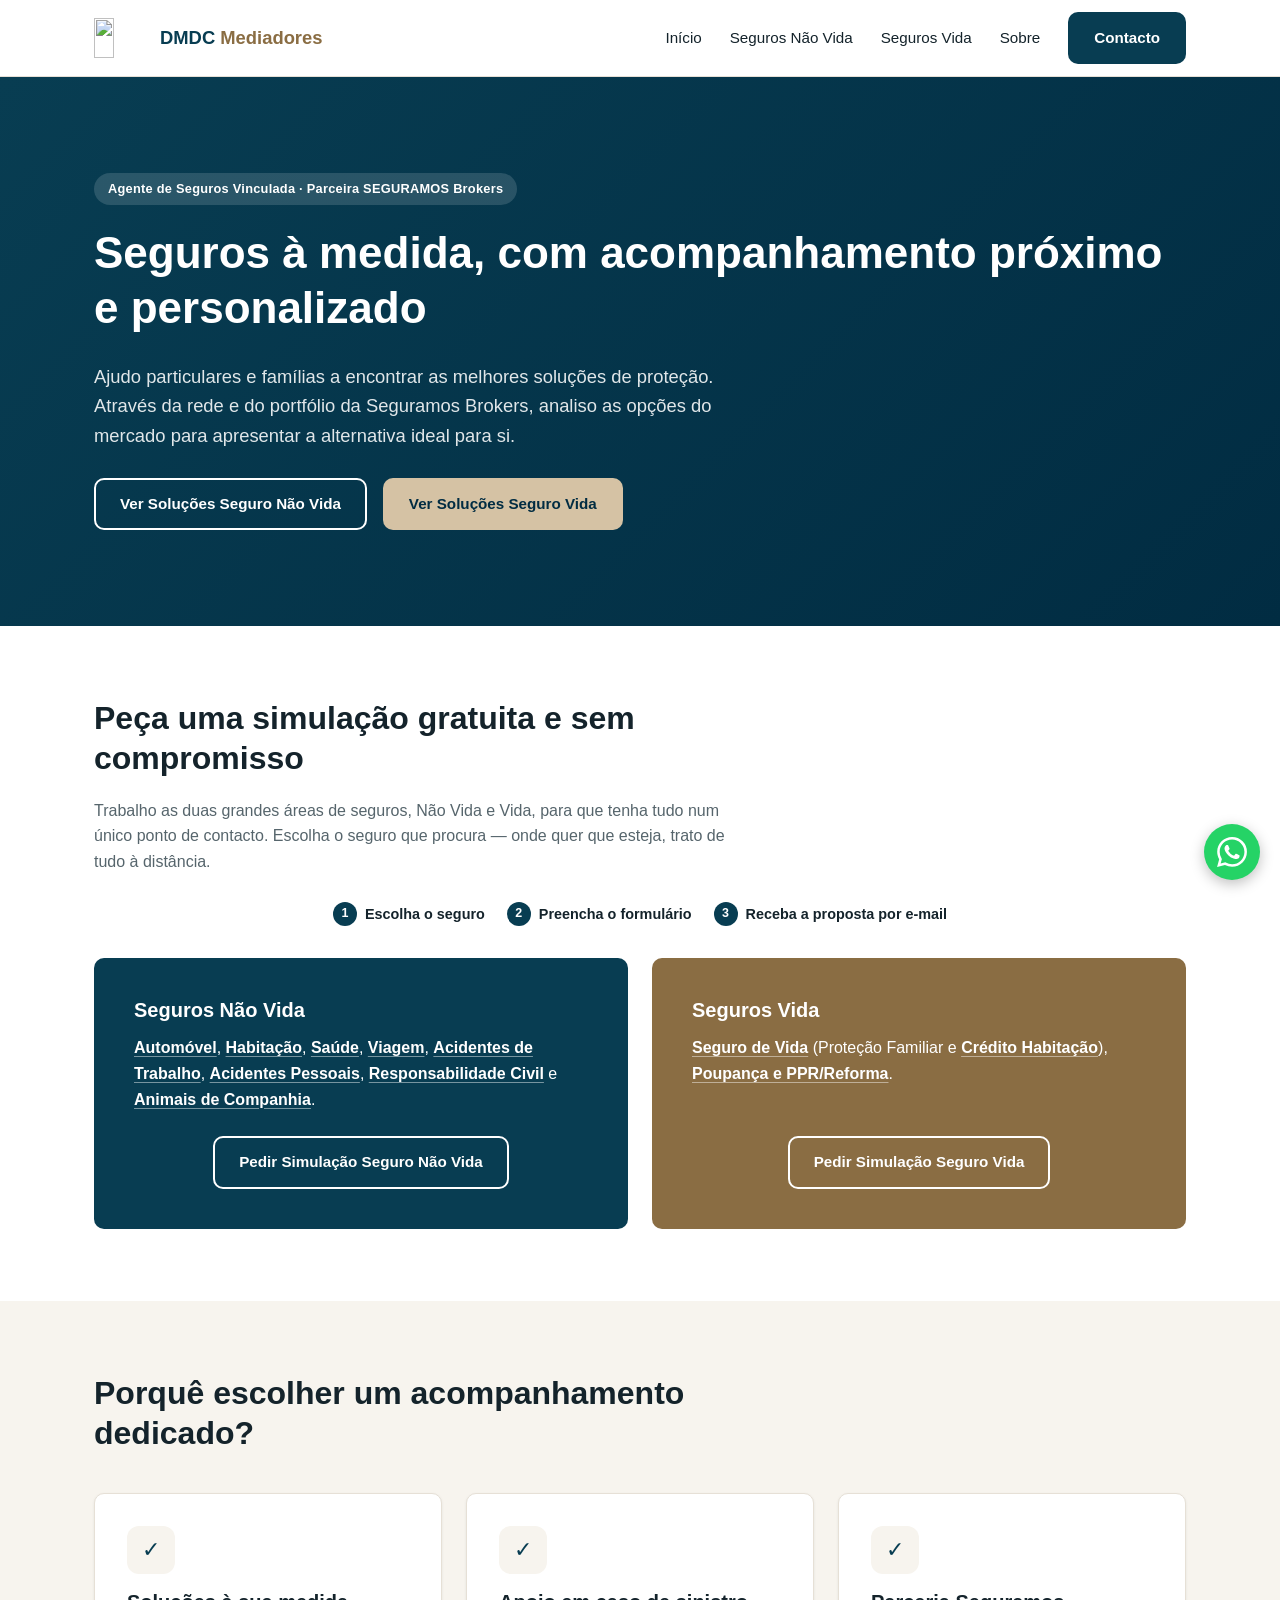
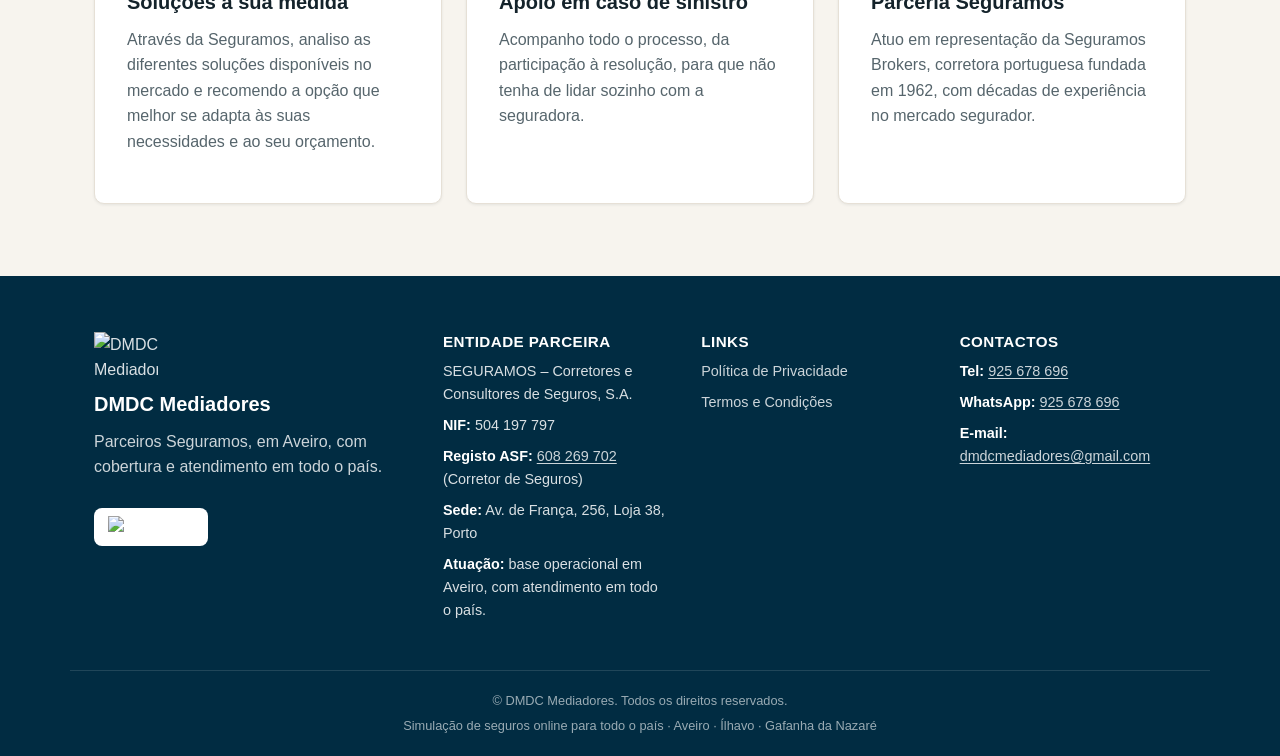
==== commit b7ca55f5: "Página inicial: secção "Peça uma simulação gratuita e sem compromisso" e botões por ramo - Topo: o b" ====
--- a/index.html
+++ b/index.html
@@ -111,7 +111,8 @@
       <h1>Seguros à medida, com acompanhamento próximo e personalizado</h1>
       <p class="lead">Ajudo particulares e famílias a encontrar as melhores soluções de proteção. Através da rede e do portfólio da Seguramos Brokers, analiso as opções do mercado para apresentar a alternativa ideal para si.</p>
       <div class="btn-row">
-        <a href="#ramos" class="btn btn-accent">Pedir simulação gratuita</a>
+        <a href="seguros-nao-vida.html" class="btn btn-outline">Ver Soluções Seguro Não Vida</a>
+        <a href="seguros-vida.html" class="btn btn-accent">Ver Soluções Seguro Vida</a>
       </div>
     </div>
   </section>
@@ -119,25 +120,24 @@
   <section class="section" id="ramos">
     <div class="container">
       <div class="section-header">
-        <h2>Dois ramos, uma só prioridade: a sua tranquilidade</h2>
-        <p>Trabalho as duas grandes áreas de seguros, para que tenha tudo o que precisa num único ponto de contacto.</p>
-        <p class="section-destaque"><strong>Peça uma simulação gratuita e sem compromisso</strong> — onde quer que esteja, trato de tudo à distância.</p>
-        <ol class="passos">
-          <li>Escolha o seguro</li>
-          <li>Preencha o formulário</li>
-          <li>Receba a proposta por e-mail</li>
-        </ol>
-      </div>
+        <h2>Peça uma simulação gratuita e sem compromisso</h2>
+        <p>Trabalho as duas grandes áreas de seguros, Não Vida e Vida, para que tenha tudo num único ponto de contacto. Escolha o seguro que procura — onde quer que esteja, trato de tudo à distância.</p>
+      </div>
+      <ol class="passos">
+        <li>Escolha o seguro</li>
+        <li>Preencha o formulário</li>
+        <li>Receba a proposta por e-mail</li>
+      </ol>
       <div class="grid grid-2">
         <div class="branch-card nao-vida">
           <h3>Seguros Não Vida</h3>
           <p class="branch-links"><a href="seguros-nao-vida.html#simular-automovel">Automóvel</a>, <a href="seguros-nao-vida.html#simular-habitacao">Habitação</a>, <a href="seguros-nao-vida.html#simular-saude">Saúde</a>, <a href="seguros-nao-vida.html#simular-viagem">Viagem</a>, <a href="seguros-nao-vida.html#simular-acidentes-trabalho">Acidentes de Trabalho</a>, <a href="seguros-nao-vida.html#simular-acidentes-pessoais">Acidentes Pessoais</a>, <a href="seguros-nao-vida.html#simular-responsabilidade-civil">Responsabilidade Civil</a> e <a href="seguros-nao-vida.html#simular-animais">Animais de Companhia</a>.</p>
-          <a href="seguros-nao-vida.html" class="btn btn-outline">Ver Seguro Não Vida</a>
+          <a href="seguros-nao-vida.html" class="btn btn-outline">Pedir Simulação Seguro Não Vida</a>
         </div>
         <div class="branch-card vida">
           <h3>Seguros Vida</h3>
           <p class="branch-links"><a href="seguros-vida.html#simular-seguro-de-vida">Seguro de Vida</a> (Proteção Familiar e <a href="seguros-vida.html#simular-credito-habitacao">Crédito Habitação</a>), <a href="seguros-vida.html#simular-poupanca-reforma">Poupança e PPR/Reforma</a>.</p>
-          <a href="seguros-vida.html" class="btn btn-outline">Ver Seguro Vida</a>
+          <a href="seguros-vida.html" class="btn btn-outline">Pedir Simulação Seguro Vida</a>
         </div>
       </div>
     </div>
--- a/assets/css/style.css
+++ b/assets/css/style.css
@@ -63,8 +63,6 @@
 .section-header { max-width: 640px; margin-bottom: 40px; }
 .section-header p { margin-bottom: 0; }
 .section-header p + p { margin-top: 8px; }
-.section-header .section-destaque { margin-top: 14px; color: var(--color-primary); font-size: 1.05rem; }
-.section-destaque strong { color: var(--color-accent-dark); font-weight: 700; }
 #ramos { scroll-margin-top: 80px; }
 
 /* Como funciona: 1 → 2 → 3 */
@@ -75,7 +73,8 @@
   flex-wrap: wrap;
   gap: 8px 22px;
   padding: 0;
-  margin: 18px 0 0;
+  margin: -12px 0 32px;
+  justify-content: center;
   font-size: 0.9rem;
   font-weight: 600;
   color: var(--color-text);
@@ -261,7 +260,10 @@
 /* Cada seguro leva diretamente ao seu formulário de simulação */
 .branch-links a { color: var(--color-white); font-weight: 600; text-decoration: underline; text-decoration-color: rgba(255,255,255,0.45); text-underline-offset: 3px; }
 .branch-links a:hover { color: var(--color-white); text-decoration-color: var(--color-white); }
-.branch-card a.btn { margin-top: 8px; }
+.branch-card { display: flex; flex-direction: column; }
+/* Botões centrados e alinhados no fundo dos dois cartões */
+.branch-card a.btn { margin-top: auto; align-self: center; }
+.branch-card .branch-links { margin-bottom: 24px; }
 
 /* Sub-secções (ramos) */
 .subsection {
